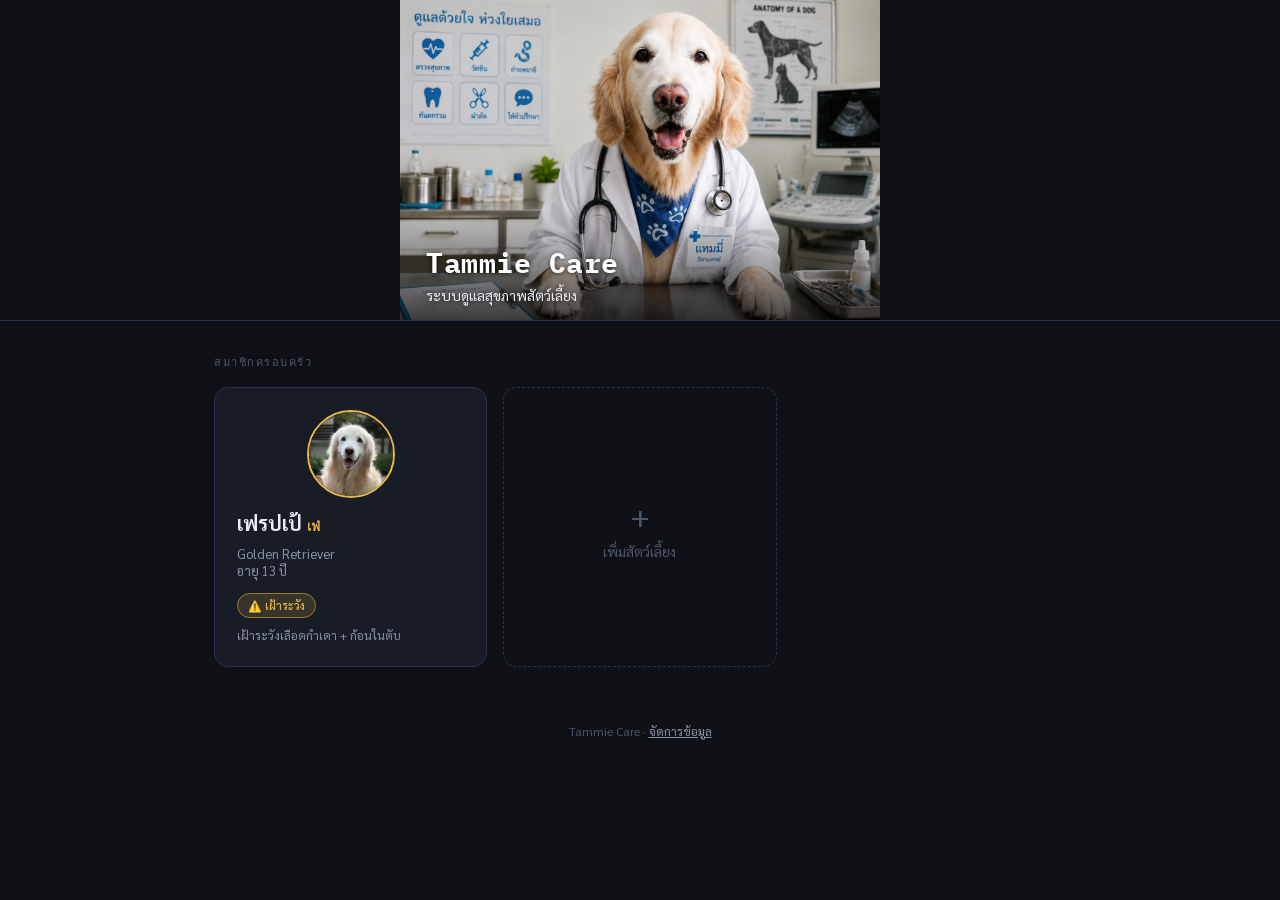
==== index.html @ f0c64a04 "update banner" ====
<!DOCTYPE html>
<html lang="th">
<head>
<meta charset="UTF-8">
<meta name="viewport" content="width=device-width, initial-scale=1.0">
<title>Tammie Care 🐾</title>
<style>
  @import url('https://fonts.googleapis.com/css2?family=Sarabun:wght@300;400;500;600;700&family=IBM+Plex+Mono:wght@400;500&display=swap');
  :root {
    --bg: #0f1117; --surface: #181c27; --surface2: #1e2334;
    --border: #2a3050; --gold: #e8b84b; --gold-dim: #9b7a2a;
    --red: #e85555; --green: #4ec994; --blue: #5b9cf6;
    --text: #e8eaf0; --text-dim: #8892a4; --text-muted: #4a5568;
  }
  * { box-sizing: border-box; margin: 0; padding: 0; }
  body {
    font-family: 'Sarabun', sans-serif; background: var(--bg);
    color: var(--text); min-height: 100vh; font-size: 15px;
  }
  header {
    text-align: center;
    border-bottom: 1px solid var(--border);
  }
  .hero-wrap { position: relative; max-width: 480px; margin: 0 auto; line-height: 0; }
  .hero-wrap .hero { display: block; width: 100%; height: auto; }
  .hero-overlay {
    position: absolute; left: 0; right: 0; bottom: 0; text-align: left;
    padding: 36px 26px 16px; line-height: 1.3;
    background: linear-gradient(to top, rgba(0,0,0,0.72), rgba(0,0,0,0.35) 45%, rgba(0,0,0,0));
  }
  .hero-overlay .brand {
    font-family: 'IBM Plex Mono', monospace; font-size: 28px; font-weight: 700;
    color: #fff; letter-spacing: 0.5px; text-shadow: 0 1px 5px rgba(0,0,0,0.7);
  }
  .hero-overlay .tag { font-size: 14px; color: #e8eaf0; margin-top: 4px; text-shadow: 0 1px 5px rgba(0,0,0,0.7); }
  @media (max-width: 480px) {
    .hero-overlay { padding: 26px 16px 12px; }
    .hero-overlay .brand { font-size: 21px; }
    .hero-overlay .tag { font-size: 12px; }
  }
  header .logo { font-size: 40px; margin: 36px 0 8px; }
  header h1 {
    font-size: 28px; font-weight: 700; letter-spacing: 1px;
    font-family: 'IBM Plex Mono', monospace;
  }
  .container { max-width: 900px; margin: 0 auto; padding: 32px 24px; }
  .section-label {
    font-size: 11px; font-family: 'IBM Plex Mono', monospace;
    color: var(--text-muted); letter-spacing: 1.5px;
    text-transform: uppercase; margin-bottom: 16px;
  }
  .pet-grid {
    display: grid; grid-template-columns: repeat(auto-fill, minmax(240px, 1fr));
    gap: 16px;
  }
  .pet-card {
    background: var(--surface); border: 1px solid var(--border);
    border-radius: 14px; padding: 22px; cursor: pointer;
    text-decoration: none; color: inherit; display: block;
    transition: transform 0.15s, border-color 0.15s;
    position: relative; overflow: hidden;
  }
  .pet-card:hover { transform: translateY(-3px); border-color: var(--gold); }
  .pet-card .emoji { font-size: 44px; margin-bottom: 12px; display: block; }
  .pet-card .photo { width: 88px; height: 88px; border-radius: 50%; object-fit: cover; margin: 0 auto 12px; display: block; border: 2px solid var(--gold); }
  .pet-card .name { font-size: 20px; font-weight: 700; }
  .pet-card .nick { font-size: 13px; color: var(--gold); font-family: 'IBM Plex Mono', monospace; }
  .pet-card .breed { font-size: 13px; color: var(--text-dim); margin-top: 8px; }
  .pet-card .age { font-size: 13px; color: var(--text-dim); }
  .status-badge {
    display: inline-flex; align-items: center; gap: 5px;
    font-size: 11px; padding: 4px 10px; border-radius: 20px;
    margin-top: 14px; font-weight: 500;
  }
  .status-watch { background: rgba(232,184,75,0.15); color: var(--gold); border: 1px solid var(--gold-dim); }
  .status-ok { background: rgba(78,201,148,0.15); color: var(--green); border: 1px solid #2a6b50; }
  .status-alert { background: rgba(232,85,85,0.15); color: var(--red); border: 1px solid #6b2a2a; }
  .status-note { font-size: 12px; color: var(--text-dim); margin-top: 8px; line-height: 1.5; }
  .add-card {
    border: 1px dashed var(--border); background: transparent;
    display: flex; align-items: center; justify-content: center;
    flex-direction: column; gap: 8px; color: var(--text-muted);
    min-height: 180px; border-radius: 14px; font-size: 14px;
  }
  .add-card .plus { font-size: 32px; }
  footer { text-align: center; padding: 24px; color: var(--text-muted); font-size: 12px; }
  footer a { color: var(--text-dim); }
  .loading { text-align: center; padding: 60px; color: var(--text-dim); }
</style>
</head>
<body>
<header>
  <div class="hero-wrap">
    <img class="hero" src="img/header.jpg" alt="Tammie Care" onerror="this.style.display='none';document.getElementById('heroOv').style.display='none';document.getElementById('heroFb').style.display='block'">
    <div class="hero-overlay" id="heroOv">
      <div class="brand">Tammie Care</div>
      <div class="tag">ระบบดูแลสุขภาพสัตว์เลี้ยง</div>
    </div>
    <div id="heroFb" style="display:none">
      <div class="logo">🐾</div>
      <h1>TAMMIE CARE</h1>
    </div>
  </div>
</header>

<div class="container">
  <div class="section-label">สมาชิกครอบครัว</div>
  <div class="pet-grid" id="petGrid">
    <div class="loading">กำลังโหลด...</div>
  </div>
</div>

<footer>
  Tammie Care · <a href="admin.html">จัดการข้อมูล</a>
</footer>

<script>
function calcAge(birthDate) {
  const b = new Date(birthDate), now = new Date();
  let years = now.getFullYear() - b.getFullYear();
  if (now.getMonth() < b.getMonth() || (now.getMonth() === b.getMonth() && now.getDate() < b.getDate())) years--;
  return years;
}
const statusLabel = { watch: '⚠️ เฝ้าระวัง', ok: '✓ ปกติ', alert: '🚨 ต้องดูแล' };

async function load() {
  const grid = document.getElementById('petGrid');
  try {
    const res = await fetch('data/pets.json');
    const data = await res.json();
    grid.innerHTML = '';
    data.pets.forEach(p => {
      const a = document.createElement('a');
      a.href = `pet.html?id=${p.id}`;
      a.className = 'pet-card';
      a.innerHTML = `
        ${p.photo ? `<img class="photo" src="${p.photo}" alt="${p.name}">` : `<span class="emoji">${p.emoji}</span>`}
        <div class="name">${p.name} <span class="nick">${p.nickname}</span></div>
        <div class="breed">${p.breed}</div>
        <div class="age">อายุ ${calcAge(p.birthDate)} ปี</div>
        <div class="status-badge status-${p.status}">${statusLabel[p.status] || p.status}</div>
        ${p.statusNote ? `<div class="status-note">${p.statusNote}</div>` : ''}
      `;
      grid.appendChild(a);
    });
    const add = document.createElement('a');
    add.href = 'admin.html';
    add.className = 'pet-card add-card';
    add.innerHTML = '<span class="plus">+</span><span>เพิ่มสัตว์เลี้ยง</span>';
    grid.appendChild(add);
  } catch (e) {
    grid.innerHTML = '<div class="loading">โหลดข้อมูลไม่สำเร็จ</div>';
  }
}
load();
</script>
</body>
</html>
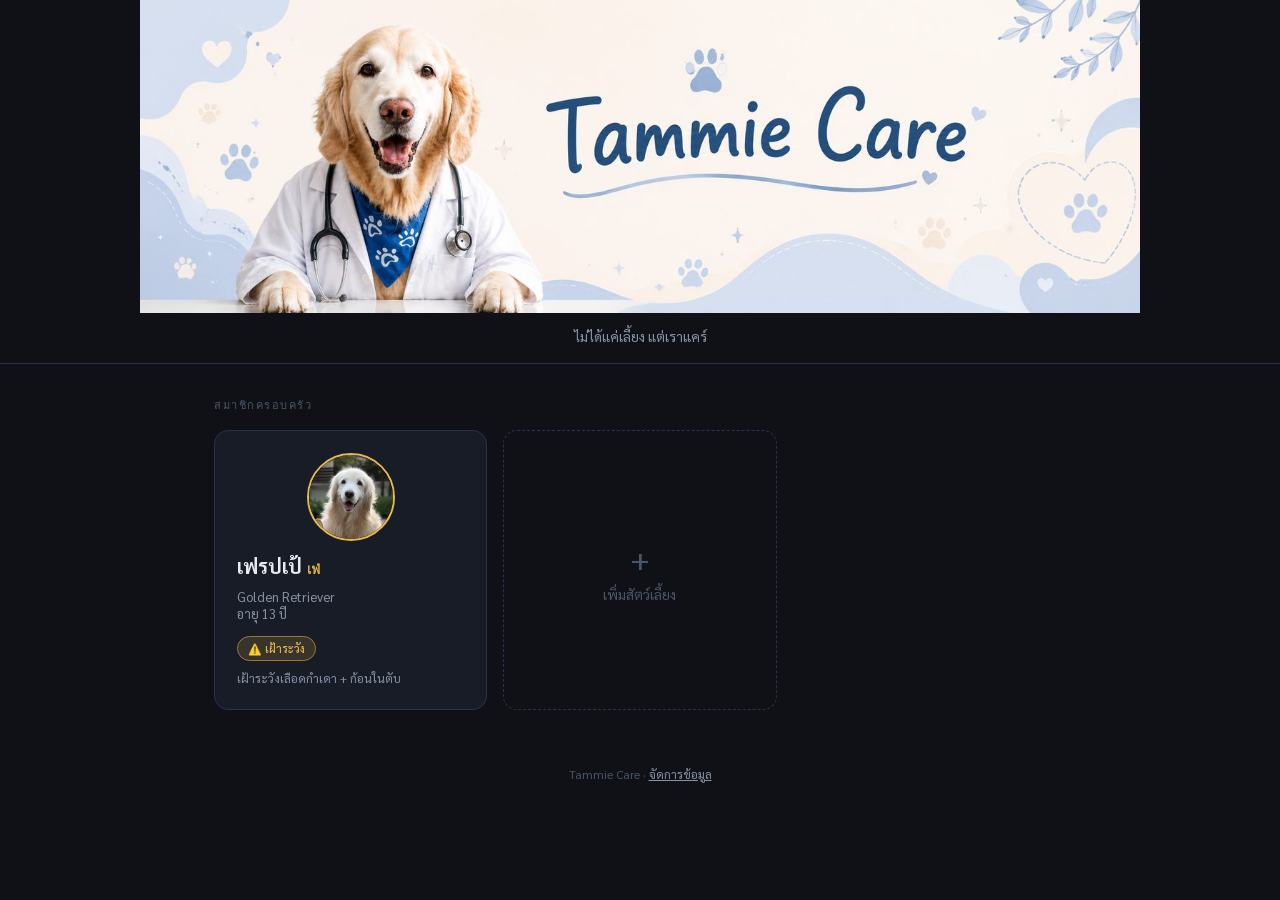
==== commit e6b6d68c: "Add new secyion and update banner" ====
--- a/index.html
+++ b/index.html
@@ -20,24 +20,11 @@
   header {
     text-align: center;
     border-bottom: 1px solid var(--border);
+    padding-bottom: 18px;
   }
-  .hero-wrap { position: relative; max-width: 480px; margin: 0 auto; line-height: 0; }
+  .hero-wrap { max-width: 1000px; margin: 0 auto; line-height: 0; }
   .hero-wrap .hero { display: block; width: 100%; height: auto; }
-  .hero-overlay {
-    position: absolute; left: 0; right: 0; bottom: 0; text-align: left;
-    padding: 36px 26px 16px; line-height: 1.3;
-    background: linear-gradient(to top, rgba(0,0,0,0.72), rgba(0,0,0,0.35) 45%, rgba(0,0,0,0));
-  }
-  .hero-overlay .brand {
-    font-family: 'IBM Plex Mono', monospace; font-size: 28px; font-weight: 700;
-    color: #fff; letter-spacing: 0.5px; text-shadow: 0 1px 5px rgba(0,0,0,0.7);
-  }
-  .hero-overlay .tag { font-size: 14px; color: #e8eaf0; margin-top: 4px; text-shadow: 0 1px 5px rgba(0,0,0,0.7); }
-  @media (max-width: 480px) {
-    .hero-overlay { padding: 26px 16px 12px; }
-    .hero-overlay .brand { font-size: 21px; }
-    .hero-overlay .tag { font-size: 12px; }
-  }
+  header .sub { font-size: 14px; color: var(--text-dim); margin-top: 14px; }
   header .logo { font-size: 40px; margin: 36px 0 8px; }
   header h1 {
     font-size: 28px; font-weight: 700; letter-spacing: 1px;
@@ -91,16 +78,13 @@
 <body>
 <header>
   <div class="hero-wrap">
-    <img class="hero" src="img/header.jpg" alt="Tammie Care" onerror="this.style.display='none';document.getElementById('heroOv').style.display='none';document.getElementById('heroFb').style.display='block'">
-    <div class="hero-overlay" id="heroOv">
-      <div class="brand">Tammie Care</div>
-      <div class="tag">ระบบดูแลสุขภาพสัตว์เลี้ยง</div>
-    </div>
+    <img class="hero" src="img/header.jpg" alt="Tammie Care" onerror="this.style.display='none';document.getElementById('heroFb').style.display='block'">
     <div id="heroFb" style="display:none">
       <div class="logo">🐾</div>
       <h1>TAMMIE CARE</h1>
     </div>
   </div>
+  <div class="sub">ไม่ได้แค่เลี้ยง แต่เราแคร์</div>
 </header>
 
 <div class="container">
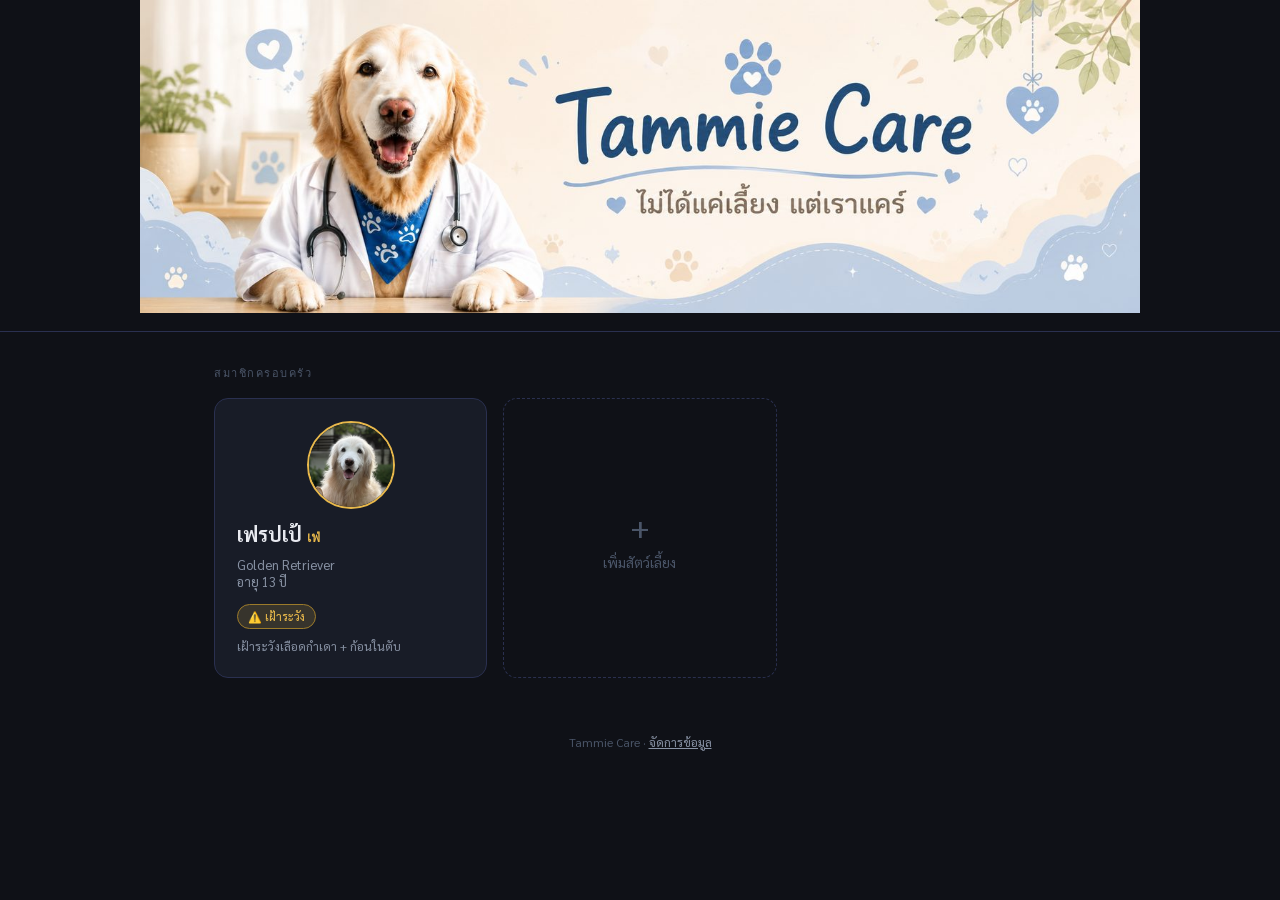
==== commit b146a66d: "update banner" ====
--- a/index.html
+++ b/index.html
@@ -84,7 +84,6 @@
       <h1>TAMMIE CARE</h1>
     </div>
   </div>
-  <div class="sub">ไม่ได้แค่เลี้ยง แต่เราแคร์</div>
 </header>
 
 <div class="container">
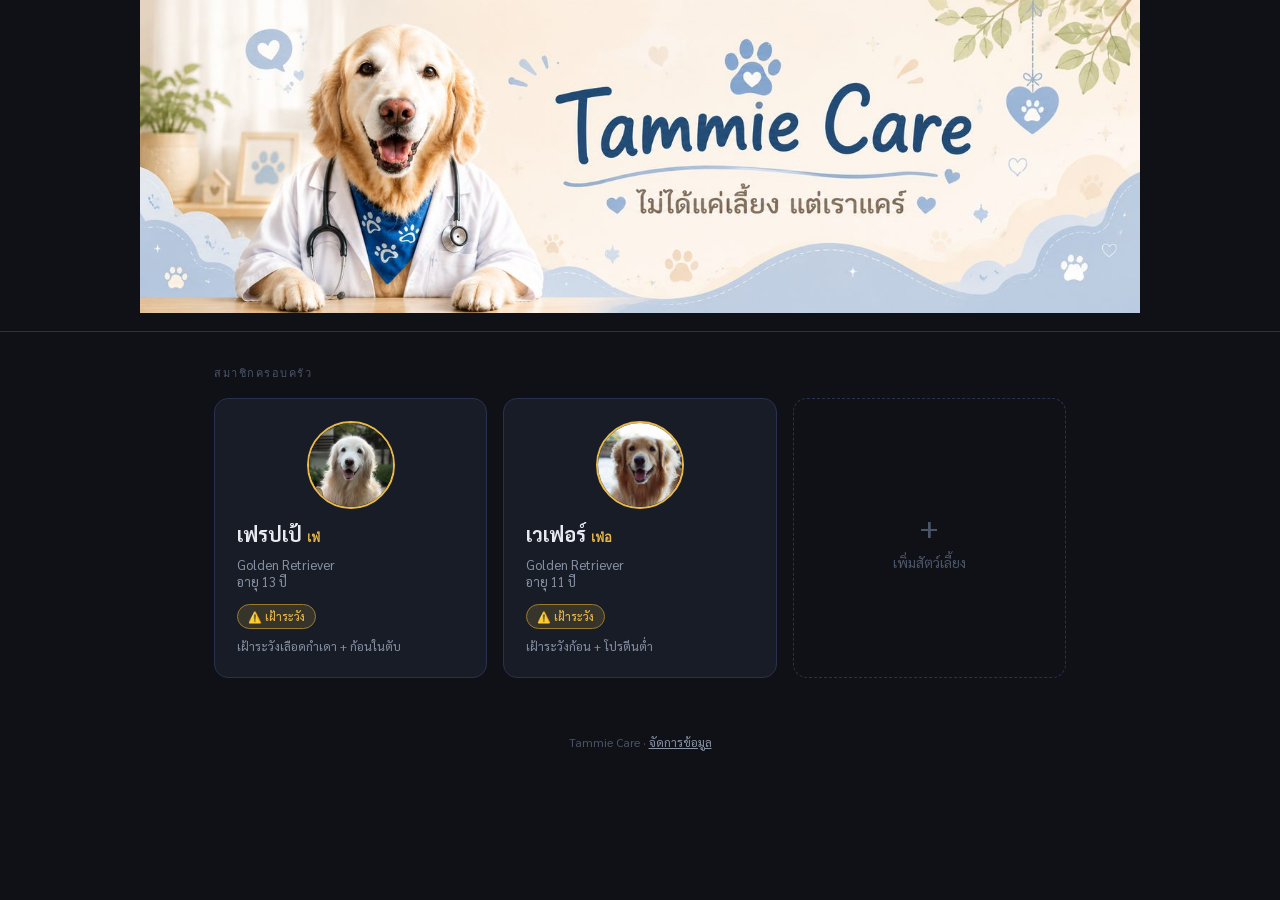
==== commit fd997bd0: "update admin" ====
--- a/index.html
+++ b/index.html
@@ -4,6 +4,10 @@
 <meta charset="UTF-8">
 <meta name="viewport" content="width=device-width, initial-scale=1.0">
 <title>Tammie Care 🐾</title>
+<link rel="icon" type="image/png" sizes="32x32" href="img/favicon-32.png?v=2">
+<link rel="apple-touch-icon" sizes="180x180" href="img/favicon-180.png?v=2">
+<link rel="manifest" href="site.webmanifest">
+<meta name="theme-color" content="#0f1117">
 <style>
   @import url('https://fonts.googleapis.com/css2?family=Sarabun:wght@300;400;500;600;700&family=IBM+Plex+Mono:wght@400;500&display=swap');
   :root {
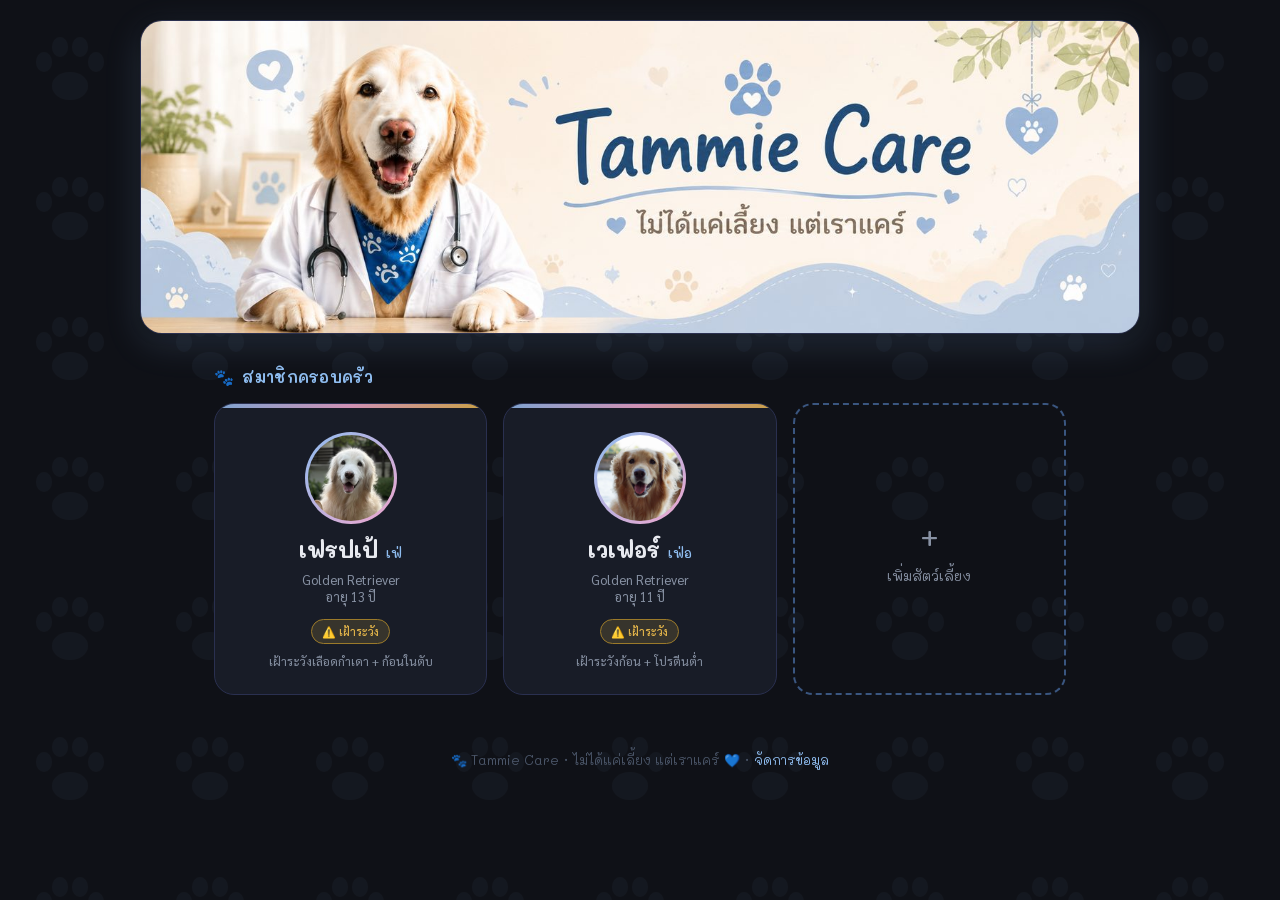
==== commit 0aeda08f: "UI redesign" ====
--- a/index.html
+++ b/index.html
@@ -9,53 +9,58 @@
 <link rel="manifest" href="site.webmanifest">
 <meta name="theme-color" content="#0f1117">
 <style>
-  @import url('https://fonts.googleapis.com/css2?family=Sarabun:wght@300;400;500;600;700&family=IBM+Plex+Mono:wght@400;500&display=swap');
+  @import url('https://fonts.googleapis.com/css2?family=Sarabun:wght@300;400;500;600;700&family=Mali:wght@400;500;600;700&family=IBM+Plex+Mono:wght@400;500&display=swap');
   :root {
     --bg: #0f1117; --surface: #181c27; --surface2: #1e2334;
     --border: #2a3050; --gold: #e8b84b; --gold-dim: #9b7a2a;
     --red: #e85555; --green: #4ec994; --blue: #5b9cf6;
+    --sky: #8fbdf0; --sky-dim: #3a5680; --pink: #f0a6cd; --pink-dim: #6b3a55;
     --text: #e8eaf0; --text-dim: #8892a4; --text-muted: #4a5568;
+    --cute: 'Mali', 'Sarabun', cursive;
   }
   * { box-sizing: border-box; margin: 0; padding: 0; }
   body {
-    font-family: 'Sarabun', sans-serif; background: var(--bg);
+    font-family: 'Sarabun', sans-serif;
+    background-color: var(--bg);
+    background-image: url("data:image/svg+xml,%3Csvg xmlns='http://www.w3.org/2000/svg' width='140' height='140' viewBox='0 0 140 140'%3E%3Cg fill='%238fbdf0' fill-opacity='0.04'%3E%3Cellipse cx='70' cy='86' rx='18' ry='14'/%3E%3Cellipse cx='44' cy='62' rx='8' ry='10'/%3E%3Cellipse cx='60' cy='47' rx='8' ry='10'/%3E%3Cellipse cx='80' cy='47' rx='8' ry='10'/%3E%3Cellipse cx='96' cy='62' rx='8' ry='10'/%3E%3C/g%3E%3C/svg%3E");
     color: var(--text); min-height: 100vh; font-size: 15px;
   }
   header {
     text-align: center;
-    border-bottom: 1px solid var(--border);
-    padding-bottom: 18px;
+    padding: 20px 16px 4px;
   }
-  .hero-wrap { max-width: 1000px; margin: 0 auto; line-height: 0; }
+  .hero-wrap { max-width: 1000px; margin: 0 auto; line-height: 0; border-radius: 22px; overflow: hidden; box-shadow: 0 10px 36px rgba(143,189,240,0.16), 0 2px 10px rgba(0,0,0,0.4); border: 1px solid var(--border); }
   .hero-wrap .hero { display: block; width: 100%; height: auto; }
   header .sub { font-size: 14px; color: var(--text-dim); margin-top: 14px; }
   header .logo { font-size: 40px; margin: 36px 0 8px; }
   header h1 {
-    font-size: 28px; font-weight: 700; letter-spacing: 1px;
-    font-family: 'IBM Plex Mono', monospace;
+    font-size: 30px; font-weight: 700; letter-spacing: 1px;
+    font-family: var(--cute); color: var(--sky);
   }
-  .container { max-width: 900px; margin: 0 auto; padding: 32px 24px; }
+  .container { max-width: 900px; margin: 0 auto; padding: 28px 24px; }
   .section-label {
-    font-size: 11px; font-family: 'IBM Plex Mono', monospace;
-    color: var(--text-muted); letter-spacing: 1.5px;
-    text-transform: uppercase; margin-bottom: 16px;
+    font-size: 16px; font-family: var(--cute); font-weight: 600;
+    color: var(--sky); letter-spacing: 0.3px;
+    margin-bottom: 16px; display: flex; align-items: center; gap: 8px;
   }
+  .section-label::before { content: '🐾'; font-size: 16px; }
   .pet-grid {
     display: grid; grid-template-columns: repeat(auto-fill, minmax(240px, 1fr));
     gap: 16px;
   }
   .pet-card {
     background: var(--surface); border: 1px solid var(--border);
-    border-radius: 14px; padding: 22px; cursor: pointer;
-    text-decoration: none; color: inherit; display: block;
-    transition: transform 0.15s, border-color 0.15s;
+    border-radius: 20px; padding: 24px 22px; cursor: pointer;
+    text-decoration: none; color: inherit; display: block; text-align: center;
+    transition: transform 0.18s ease, box-shadow 0.18s ease, border-color 0.18s ease;
     position: relative; overflow: hidden;
   }
-  .pet-card:hover { transform: translateY(-3px); border-color: var(--gold); }
-  .pet-card .emoji { font-size: 44px; margin-bottom: 12px; display: block; }
-  .pet-card .photo { width: 88px; height: 88px; border-radius: 50%; object-fit: cover; margin: 0 auto 12px; display: block; border: 2px solid var(--gold); }
-  .pet-card .name { font-size: 20px; font-weight: 700; }
-  .pet-card .nick { font-size: 13px; color: var(--gold); font-family: 'IBM Plex Mono', monospace; }
+  .pet-card::before { content: ''; position: absolute; top: 0; left: 0; right: 0; height: 4px; background: linear-gradient(90deg, var(--sky), var(--pink), var(--gold)); opacity: 0.85; }
+  .pet-card:hover { transform: translateY(-4px); border-color: var(--sky); box-shadow: 0 12px 30px rgba(143,189,240,0.22); }
+  .pet-card .emoji { font-size: 48px; margin-bottom: 12px; display: block; }
+  .pet-card .photo { width: 92px; height: 92px; border-radius: 50%; object-fit: cover; margin: 4px auto 12px; display: block; border: 3px solid transparent; background-image: linear-gradient(135deg, var(--sky), var(--pink)); background-origin: border-box; background-clip: border-box; }
+  .pet-card .name { font-size: 21px; font-weight: 700; font-family: var(--cute); }
+  .pet-card .nick { font-size: 14px; color: var(--sky); font-family: var(--cute); font-weight: 500; }
   .pet-card .breed { font-size: 13px; color: var(--text-dim); margin-top: 8px; }
   .pet-card .age { font-size: 13px; color: var(--text-dim); }
   .status-badge {
@@ -67,15 +72,30 @@
   .status-ok { background: rgba(78,201,148,0.15); color: var(--green); border: 1px solid #2a6b50; }
   .status-alert { background: rgba(232,85,85,0.15); color: var(--red); border: 1px solid #6b2a2a; }
   .status-note { font-size: 12px; color: var(--text-dim); margin-top: 8px; line-height: 1.5; }
+  .appt-alert {
+    display: inline-flex; align-items: center; gap: 6px; margin-top: 12px;
+    font-size: 12px; font-weight: 600; padding: 6px 12px; border-radius: 20px;
+    background: rgba(232,184,75,0.15); color: var(--gold); border: 1px solid var(--gold-dim);
+  }
+  .appt-alert.urgent { background: rgba(232,85,85,0.15); color: var(--red); border-color: #6b2a2a; }
+  .appt-bell {
+    position: absolute; top: 14px; right: 14px; font-size: 20px;
+    animation: bell-wiggle 2s ease-in-out infinite;
+  }
+  @keyframes bell-wiggle { 0%,92%,100%{transform:rotate(0)} 94%{transform:rotate(12deg)} 96%{transform:rotate(-12deg)} 98%{transform:rotate(8deg)} }
   .add-card {
-    border: 1px dashed var(--border); background: transparent;
+    border: 2px dashed var(--sky-dim); background: transparent;
     display: flex; align-items: center; justify-content: center;
-    flex-direction: column; gap: 8px; color: var(--text-muted);
-    min-height: 180px; border-radius: 14px; font-size: 14px;
+    flex-direction: column; gap: 8px; color: var(--text-dim);
+    min-height: 180px; border-radius: 20px; font-size: 14px; font-family: var(--cute);
+    transition: border-color 0.18s, color 0.18s, transform 0.18s;
   }
-  .add-card .plus { font-size: 32px; }
-  footer { text-align: center; padding: 24px; color: var(--text-muted); font-size: 12px; }
-  footer a { color: var(--text-dim); }
+  .add-card::before { display: none; }
+  .add-card:hover { border-color: var(--sky); color: var(--sky); transform: translateY(-4px); box-shadow: none; }
+  .add-card .plus { font-size: 34px; }
+  footer { text-align: center; padding: 28px; color: var(--text-muted); font-size: 13px; font-family: var(--cute); }
+  footer a { color: var(--sky); text-decoration: none; }
+  footer a:hover { text-decoration: underline; }
   .loading { text-align: center; padding: 60px; color: var(--text-dim); }
 </style>
 </head>
@@ -98,7 +118,7 @@
 </div>
 
 <footer>
-  Tammie Care · <a href="admin.html">จัดการข้อมูล</a>
+  🐾 Tammie Care · ไม่ได้แค่เลี้ยง แต่เราแคร์ 💙 · <a href="admin.html">จัดการข้อมูล</a>
 </footer>
 
 <script>
@@ -109,24 +129,45 @@
   return years;
 }
 const statusLabel = { watch: '⚠️ เฝ้าระวัง', ok: '✓ ปกติ', alert: '🚨 ต้องดูแล' };
+const TH_MONTHS = ['ม.ค.','ก.พ.','มี.ค.','เม.ย.','พ.ค.','มิ.ย.','ก.ค.','ส.ค.','ก.ย.','ต.ค.','พ.ย.','ธ.ค.'];
+
+// หานัดที่ใกล้ที่สุดภายใน 7 วันก่อนถึงวันนัด (เลยวันนัดแล้ว = ไม่เตือน)
+async function nextAppt(id) {
+  try {
+    const pd = await (await fetch(`data/${id}.json`)).json();
+    const today = new Date(); today.setHours(0,0,0,0);
+    let best = null;
+    (pd.appointments || []).forEach(a => {
+      const d = new Date(a.date); d.setHours(0,0,0,0);
+      const diff = Math.round((d - today) / 86400000);
+      if (diff >= 0 && diff <= 7 && (!best || diff < best.diff)) best = { ...a, d, diff };
+    });
+    return best;
+  } catch (e) { return null; }
+}
 
 async function load() {
   const grid = document.getElementById('petGrid');
   try {
     const res = await fetch('data/pets.json');
     const data = await res.json();
+    await Promise.all(data.pets.map(async p => { p._appt = await nextAppt(p.id); }));
     grid.innerHTML = '';
     data.pets.forEach(p => {
       const a = document.createElement('a');
       a.href = `pet.html?id=${p.id}`;
       a.className = 'pet-card';
+      const ap = p._appt;
+      const when = ap ? (ap.diff === 0 ? 'วันนี้' : ap.diff === 1 ? 'พรุ่งนี้' : `อีก ${ap.diff} วัน`) : '';
       a.innerHTML = `
+        ${ap ? '<span class="appt-bell" title="มีนัดเร็วๆ นี้">🔔</span>' : ''}
         ${p.photo ? `<img class="photo" src="${p.photo}" alt="${p.name}">` : `<span class="emoji">${p.emoji}</span>`}
         <div class="name">${p.name} <span class="nick">${p.nickname}</span></div>
         <div class="breed">${p.breed}</div>
         <div class="age">อายุ ${calcAge(p.birthDate)} ปี</div>
         <div class="status-badge status-${p.status}">${statusLabel[p.status] || p.status}</div>
         ${p.statusNote ? `<div class="status-note">${p.statusNote}</div>` : ''}
+        ${ap ? `<div class="appt-alert${ap.diff <= 1 ? ' urgent' : ''}">🔔 นัด${when} · ${ap.d.getDate()} ${TH_MONTHS[ap.d.getMonth()]}${ap.doctor ? ' · ' + ap.doctor : ''}</div>` : ''}
       `;
       grid.appendChild(a);
     });
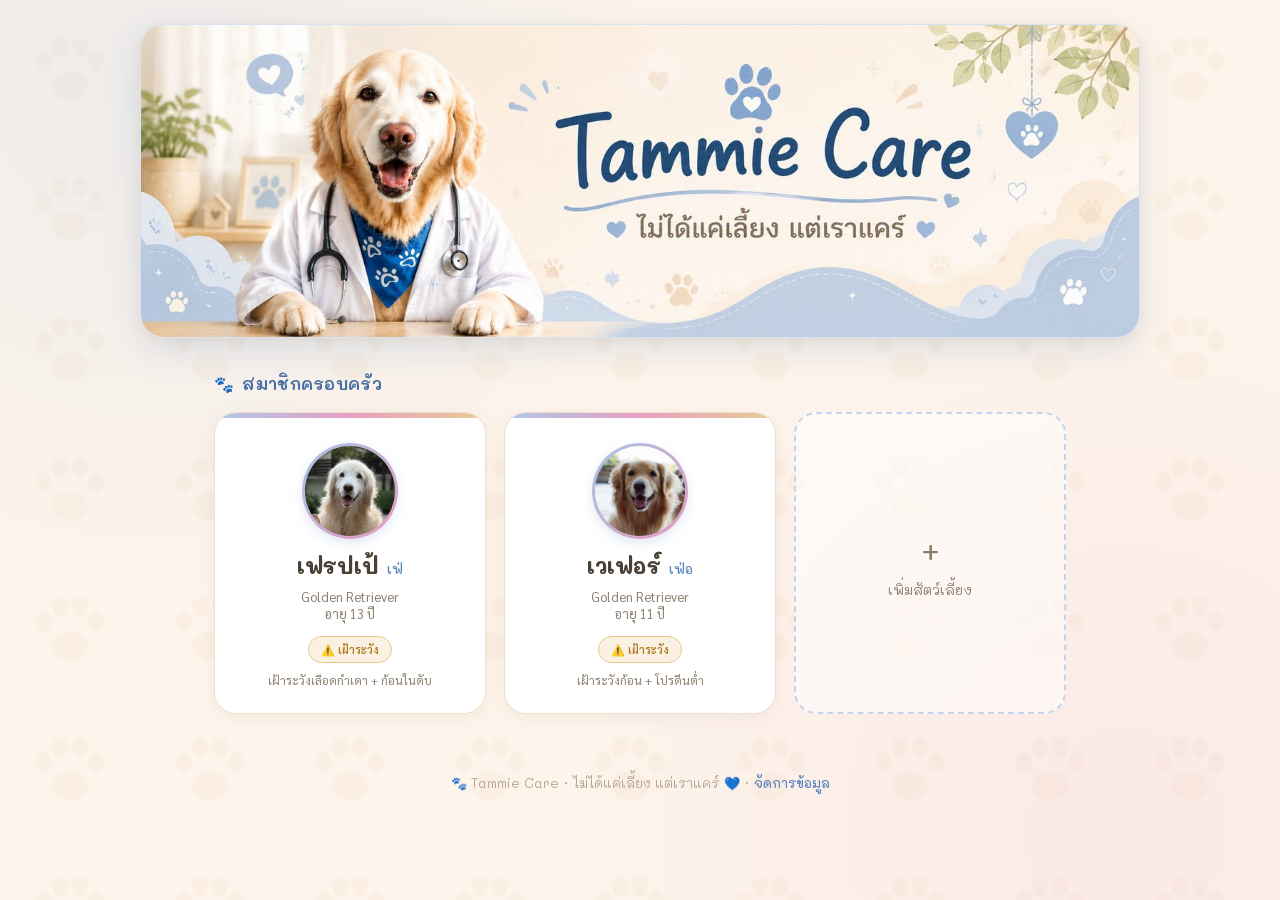
==== commit 442892fd: "update theme" ====
--- a/index.html
+++ b/index.html
@@ -7,94 +7,103 @@
 <link rel="icon" type="image/png" sizes="32x32" href="img/favicon-32.png?v=2">
 <link rel="apple-touch-icon" sizes="180x180" href="img/favicon-180.png?v=2">
 <link rel="manifest" href="site.webmanifest">
-<meta name="theme-color" content="#0f1117">
+<meta name="theme-color" content="#fdf4eb">
 <style>
   @import url('https://fonts.googleapis.com/css2?family=Sarabun:wght@300;400;500;600;700&family=Mali:wght@400;500;600;700&family=IBM+Plex+Mono:wght@400;500&display=swap');
   :root {
-    --bg: #0f1117; --surface: #181c27; --surface2: #1e2334;
-    --border: #2a3050; --gold: #e8b84b; --gold-dim: #9b7a2a;
-    --red: #e85555; --green: #4ec994; --blue: #5b9cf6;
-    --sky: #8fbdf0; --sky-dim: #3a5680; --pink: #f0a6cd; --pink-dim: #6b3a55;
-    --text: #e8eaf0; --text-dim: #8892a4; --text-muted: #4a5568;
+    /* พาสเทลสว่าง ดึงสีจาก banner: ครีม + ฟ้าเดนิม + ทอง */
+    --bg: #fdf4eb; --bg2: #f9ecdd; --surface: #ffffff; --surface2: #fbf4ec;
+    --border: #efe0cd; --border-blue: #d8e2f0;
+    --gold: #d99e3e; --gold-dim: #e7c98f;
+    --red: #e07a7a; --green: #6fb08e; --blue: #4a6fa5;
+    --sky: #5b86bf; --sky-soft: #a9c4e8; --sky-dim: #c3d4ec;
+    --pink: #e69bbf; --pink-dim: #f3cfe0;
+    --text: #4a4035; --text-dim: #8c7f6f; --text-muted: #b6a795;
     --cute: 'Mali', 'Sarabun', cursive;
   }
   * { box-sizing: border-box; margin: 0; padding: 0; }
   body {
     font-family: 'Sarabun', sans-serif;
     background-color: var(--bg);
-    background-image: url("data:image/svg+xml,%3Csvg xmlns='http://www.w3.org/2000/svg' width='140' height='140' viewBox='0 0 140 140'%3E%3Cg fill='%238fbdf0' fill-opacity='0.04'%3E%3Cellipse cx='70' cy='86' rx='18' ry='14'/%3E%3Cellipse cx='44' cy='62' rx='8' ry='10'/%3E%3Cellipse cx='60' cy='47' rx='8' ry='10'/%3E%3Cellipse cx='80' cy='47' rx='8' ry='10'/%3E%3Cellipse cx='96' cy='62' rx='8' ry='10'/%3E%3C/g%3E%3C/svg%3E");
+    background-image:
+      radial-gradient(circle at 12% 8%, rgba(169,196,232,0.18), transparent 38%),
+      radial-gradient(circle at 88% 92%, rgba(230,155,191,0.12), transparent 40%),
+      url("data:image/svg+xml,%3Csvg xmlns='http://www.w3.org/2000/svg' width='140' height='140' viewBox='0 0 140 140'%3E%3Cg fill='%23c79a55' fill-opacity='0.06'%3E%3Cellipse cx='70' cy='86' rx='18' ry='14'/%3E%3Cellipse cx='44' cy='62' rx='8' ry='10'/%3E%3Cellipse cx='60' cy='47' rx='8' ry='10'/%3E%3Cellipse cx='80' cy='47' rx='8' ry='10'/%3E%3Cellipse cx='96' cy='62' rx='8' ry='10'/%3E%3C/g%3E%3C/svg%3E");
+    background-attachment: fixed;
     color: var(--text); min-height: 100vh; font-size: 15px;
   }
   header {
     text-align: center;
-    padding: 20px 16px 4px;
+    padding: 24px 16px 4px;
   }
-  .hero-wrap { max-width: 1000px; margin: 0 auto; line-height: 0; border-radius: 22px; overflow: hidden; box-shadow: 0 10px 36px rgba(143,189,240,0.16), 0 2px 10px rgba(0,0,0,0.4); border: 1px solid var(--border); }
+  .hero-wrap { max-width: 1000px; margin: 0 auto; line-height: 0; border-radius: 24px; overflow: hidden; box-shadow: 0 12px 34px rgba(91,134,191,0.18), 0 3px 10px rgba(217,158,62,0.10); border: 1px solid var(--border-blue); }
   .hero-wrap .hero { display: block; width: 100%; height: auto; }
   header .sub { font-size: 14px; color: var(--text-dim); margin-top: 14px; }
   header .logo { font-size: 40px; margin: 36px 0 8px; }
   header h1 {
     font-size: 30px; font-weight: 700; letter-spacing: 1px;
-    font-family: var(--cute); color: var(--sky);
+    font-family: var(--cute); color: var(--blue);
   }
-  .container { max-width: 900px; margin: 0 auto; padding: 28px 24px; }
+  .container { max-width: 900px; margin: 0 auto; padding: 30px 24px; }
   .section-label {
-    font-size: 16px; font-family: var(--cute); font-weight: 600;
-    color: var(--sky); letter-spacing: 0.3px;
-    margin-bottom: 16px; display: flex; align-items: center; gap: 8px;
+    font-size: 17px; font-family: var(--cute); font-weight: 600;
+    color: var(--blue); letter-spacing: 0.3px;
+    margin-bottom: 18px; display: flex; align-items: center; gap: 8px;
   }
   .section-label::before { content: '🐾'; font-size: 16px; }
   .pet-grid {
     display: grid; grid-template-columns: repeat(auto-fill, minmax(240px, 1fr));
-    gap: 16px;
+    gap: 18px;
   }
   .pet-card {
     background: var(--surface); border: 1px solid var(--border);
-    border-radius: 20px; padding: 24px 22px; cursor: pointer;
+    border-radius: 22px; padding: 24px 22px; cursor: pointer;
     text-decoration: none; color: inherit; display: block; text-align: center;
     transition: transform 0.18s ease, box-shadow 0.18s ease, border-color 0.18s ease;
     position: relative; overflow: hidden;
+    box-shadow: 0 4px 16px rgba(160,140,110,0.10);
   }
-  .pet-card::before { content: ''; position: absolute; top: 0; left: 0; right: 0; height: 4px; background: linear-gradient(90deg, var(--sky), var(--pink), var(--gold)); opacity: 0.85; }
-  .pet-card:hover { transform: translateY(-4px); border-color: var(--sky); box-shadow: 0 12px 30px rgba(143,189,240,0.22); }
+  .pet-card::before { content: ''; position: absolute; top: 0; left: 0; right: 0; height: 5px; background: linear-gradient(90deg, var(--sky-soft), var(--pink), var(--gold-dim)); opacity: 0.95; }
+  .pet-card:hover { transform: translateY(-5px); border-color: var(--sky-soft); box-shadow: 0 16px 32px rgba(91,134,191,0.20); }
   .pet-card .emoji { font-size: 48px; margin-bottom: 12px; display: block; }
-  .pet-card .photo { width: 92px; height: 92px; border-radius: 50%; object-fit: cover; margin: 4px auto 12px; display: block; border: 3px solid transparent; background-image: linear-gradient(135deg, var(--sky), var(--pink)); background-origin: border-box; background-clip: border-box; }
-  .pet-card .name { font-size: 21px; font-weight: 700; font-family: var(--cute); }
+  .pet-card .photo { width: 96px; height: 96px; border-radius: 50%; object-fit: cover; margin: 6px auto 12px; display: block; border: 3px solid transparent; background-image: linear-gradient(135deg, var(--sky-soft), var(--pink)); background-origin: border-box; background-clip: border-box; box-shadow: 0 4px 12px rgba(91,134,191,0.18); }
+  .pet-card .name { font-size: 22px; font-weight: 700; font-family: var(--cute); color: var(--text); }
   .pet-card .nick { font-size: 14px; color: var(--sky); font-family: var(--cute); font-weight: 500; }
   .pet-card .breed { font-size: 13px; color: var(--text-dim); margin-top: 8px; }
   .pet-card .age { font-size: 13px; color: var(--text-dim); }
   .status-badge {
     display: inline-flex; align-items: center; gap: 5px;
-    font-size: 11px; padding: 4px 10px; border-radius: 20px;
-    margin-top: 14px; font-weight: 500;
+    font-size: 11px; padding: 5px 12px; border-radius: 20px;
+    margin-top: 14px; font-weight: 600;
   }
-  .status-watch { background: rgba(232,184,75,0.15); color: var(--gold); border: 1px solid var(--gold-dim); }
-  .status-ok { background: rgba(78,201,148,0.15); color: var(--green); border: 1px solid #2a6b50; }
-  .status-alert { background: rgba(232,85,85,0.15); color: var(--red); border: 1px solid #6b2a2a; }
+  .status-watch { background: rgba(217,158,62,0.14); color: #b07d22; border: 1px solid var(--gold-dim); }
+  .status-ok { background: rgba(111,176,142,0.16); color: #3f8763; border: 1px solid #b6dcc6; }
+  .status-alert { background: rgba(224,122,122,0.14); color: #c44d4d; border: 1px solid #f0c3c3; }
   .status-note { font-size: 12px; color: var(--text-dim); margin-top: 8px; line-height: 1.5; }
   .appt-alert {
     display: inline-flex; align-items: center; gap: 6px; margin-top: 12px;
-    font-size: 12px; font-weight: 600; padding: 6px 12px; border-radius: 20px;
-    background: rgba(232,184,75,0.15); color: var(--gold); border: 1px solid var(--gold-dim);
+    font-size: 12px; font-weight: 600; padding: 7px 13px; border-radius: 20px;
+    background: rgba(217,158,62,0.14); color: #b07d22; border: 1px solid var(--gold-dim);
   }
-  .appt-alert.urgent { background: rgba(232,85,85,0.15); color: var(--red); border-color: #6b2a2a; }
+  .appt-alert.urgent { background: rgba(224,122,122,0.14); color: #c44d4d; border-color: #f0c3c3; }
   .appt-bell {
     position: absolute; top: 14px; right: 14px; font-size: 20px;
     animation: bell-wiggle 2s ease-in-out infinite;
   }
   @keyframes bell-wiggle { 0%,92%,100%{transform:rotate(0)} 94%{transform:rotate(12deg)} 96%{transform:rotate(-12deg)} 98%{transform:rotate(8deg)} }
   .add-card {
-    border: 2px dashed var(--sky-dim); background: transparent;
+    border: 2px dashed var(--sky-dim); background: rgba(255,255,255,0.5);
     display: flex; align-items: center; justify-content: center;
     flex-direction: column; gap: 8px; color: var(--text-dim);
-    min-height: 180px; border-radius: 20px; font-size: 14px; font-family: var(--cute);
-    transition: border-color 0.18s, color 0.18s, transform 0.18s;
+    min-height: 180px; border-radius: 22px; font-size: 14px; font-family: var(--cute);
+    transition: border-color 0.18s, color 0.18s, transform 0.18s, background 0.18s;
+    box-shadow: none;
   }
   .add-card::before { display: none; }
-  .add-card:hover { border-color: var(--sky); color: var(--sky); transform: translateY(-4px); box-shadow: none; }
+  .add-card:hover { border-color: var(--sky); color: var(--sky); transform: translateY(-5px); background: #fff; box-shadow: 0 10px 24px rgba(91,134,191,0.14); }
   .add-card .plus { font-size: 34px; }
-  footer { text-align: center; padding: 28px; color: var(--text-muted); font-size: 13px; font-family: var(--cute); }
-  footer a { color: var(--sky); text-decoration: none; }
+  footer { text-align: center; padding: 30px; color: var(--text-muted); font-size: 13px; font-family: var(--cute); }
+  footer a { color: var(--sky); text-decoration: none; font-weight: 500; }
   footer a:hover { text-decoration: underline; }
   .loading { text-align: center; padding: 60px; color: var(--text-dim); }
 </style>
